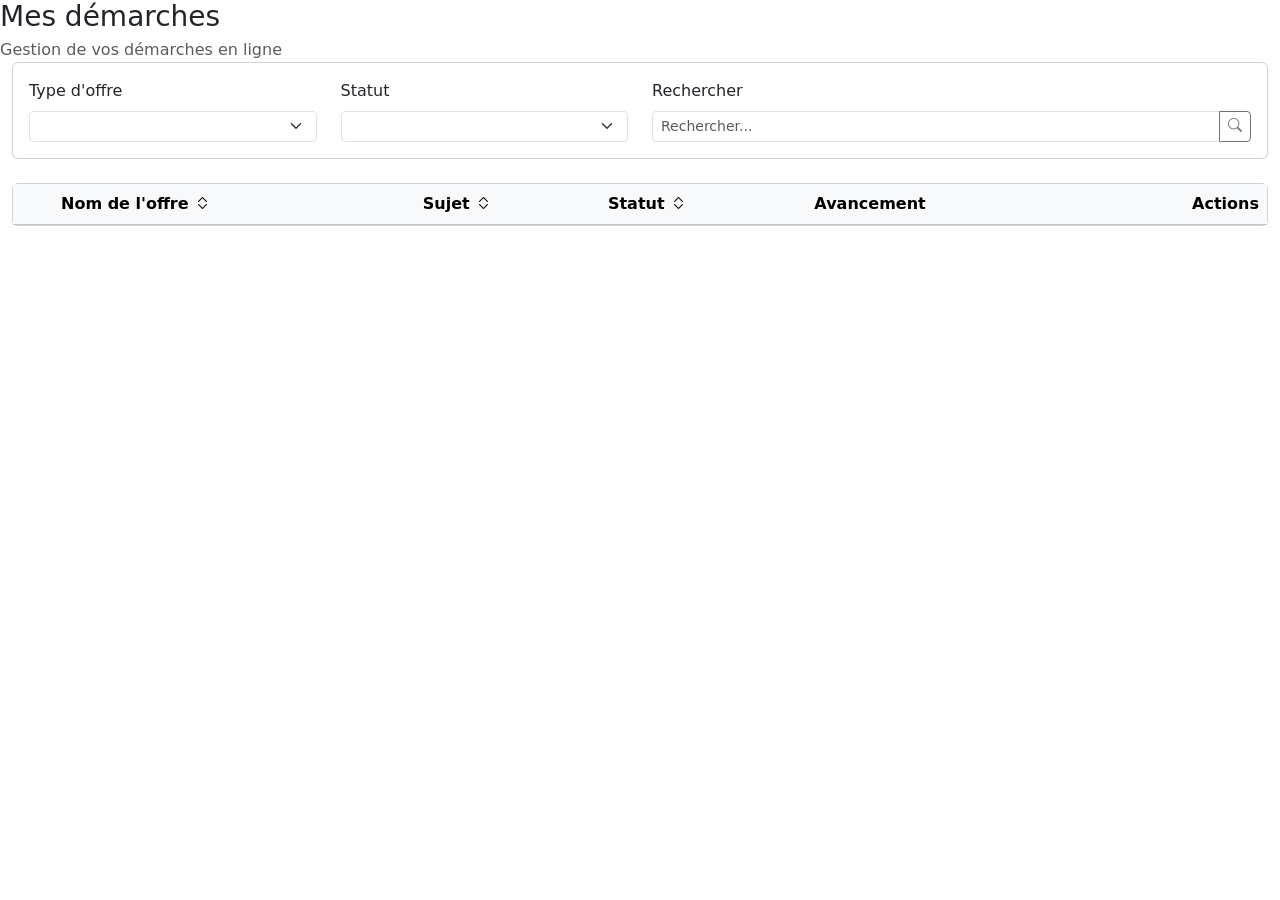
==== demarches.html @ 93a53ac5 "Add files via upload" ====
<!DOCTYPE html>
<html lang="fr">
<head>
  <meta charset="UTF-8">
  <meta name="viewport" content="width=device-width, initial-scale=1.0">
  <title>Mes démarches</title>
  <link href="https://cdn.jsdelivr.net/npm/bootstrap@5.3.2/dist/css/bootstrap.min.css" rel="stylesheet">
  <link href="https://cdn.jsdelivr.net/npm/bootstrap-icons@1.11.4/font/bootstrap-icons.css" rel="stylesheet">
  <link href="css/main.css" rel="stylesheet">
</head>
<body>
<div class="page-shell">

  <aside id="sidebar" class="sidebar"></aside>

  <div class="content-wrapper">
    <div class="page-header d-flex justify-content-between align-items-center">
      <div>
        <h1 class="h3 mb-1">Mes démarches</h1>
        <p class="text-muted mb-0">Gestion de vos démarches en ligne</p>
      </div>
    </div>

    <main class="page-content">
      <div class="container-fluid">

        <!-- Filtres -->
        <div class="card table-card mb-4">
          <div class="card-body">
            <div class="row gy-3">
              <div class="col-md-3">
                <label class="form-label" for="d-filter-type">Type d'offre</label>
                <select class="form-select form-select-sm" id="d-filter-type"></select>
              </div>
              <div class="col-md-3">
                <label class="form-label" for="d-filter-status">Statut</label>
                <select class="form-select form-select-sm" id="d-filter-status"></select>
              </div>
              <div class="col-md-6">
                <label class="form-label" for="d-search">Rechercher</label>
                <div class="input-group input-group-sm">
                  <input type="search" class="form-control" id="d-search" placeholder="Rechercher...">
                  <button class="btn btn-outline-secondary" aria-label="Lancer la recherche"><i class="bi bi-search"></i></button>
                </div>
              </div>
            </div>
          </div>
        </div>

        <!-- Tableau -->
        <div class="card table-card">
          <div class="table-responsive">
            <table class="table table-hover align-middle mb-0">
              <thead class="table-light">
                <tr>
                  <th style="width:40px;"></th>
                  <th class="sortable" data-sort="offerName">Nom de l'offre <i class="bi bi-chevron-expand"></i></th>
                  <th class="sortable" data-sort="title">Sujet <i class="bi bi-chevron-expand"></i></th>
                  <th class="d-none d-md-table-cell sortable" data-sort="status">Statut <i class="bi bi-chevron-expand"></i></th>
                  <th class="d-none d-lg-table-cell">Avancement</th>
                  <th class="text-end">Actions</th>
                </tr>
              </thead>
              <tbody id="d-tableBody"></tbody>
            </table>
          </div>
        </div>

      </div>
    </main>
  </div>
</div>

<script src="https://cdn.jsdelivr.net/npm/bootstrap@5.3.2/dist/js/bootstrap.bundle.min.js"></script>
<script src="js/data.js"></script>
<script src="js/utils.js"></script>
<script src="js/sidebar.js"></script>
<script src="js/demarches.js"></script>
</body>
</html>
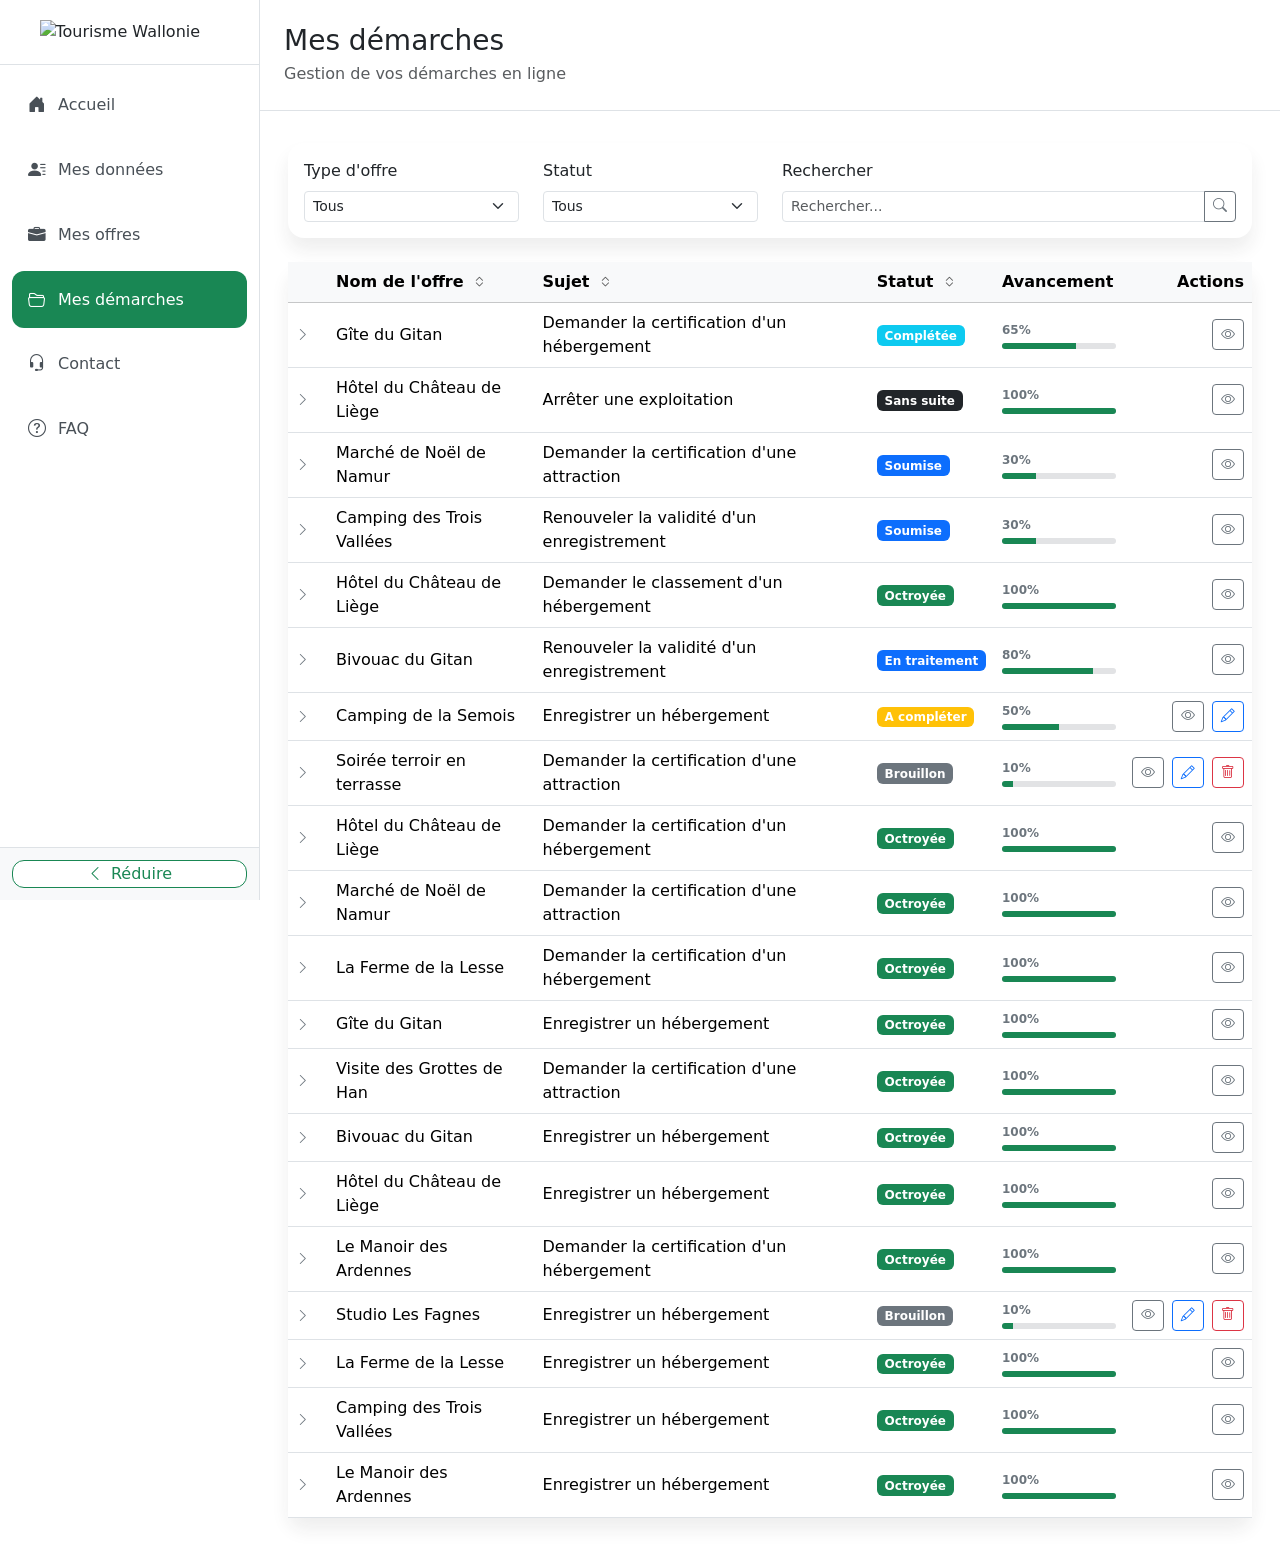
==== commit 2fd6c1bd: "Add files via upload" ====
--- a/demarches.html
+++ b/demarches.html
@@ -1,80 +1,80 @@
-<!DOCTYPE html>
-<html lang="fr">
-<head>
-  <meta charset="UTF-8">
-  <meta name="viewport" content="width=device-width, initial-scale=1.0">
-  <title>Mes démarches</title>
-  <link href="https://cdn.jsdelivr.net/npm/bootstrap@5.3.2/dist/css/bootstrap.min.css" rel="stylesheet">
-  <link href="https://cdn.jsdelivr.net/npm/bootstrap-icons@1.11.4/font/bootstrap-icons.css" rel="stylesheet">
-  <link href="css/main.css" rel="stylesheet">
-</head>
-<body>
-<div class="page-shell">
-
-  <aside id="sidebar" class="sidebar"></aside>
-
-  <div class="content-wrapper">
-    <div class="page-header d-flex justify-content-between align-items-center">
-      <div>
-        <h1 class="h3 mb-1">Mes démarches</h1>
-        <p class="text-muted mb-0">Gestion de vos démarches en ligne</p>
-      </div>
-    </div>
-
-    <main class="page-content">
-      <div class="container-fluid">
-
-        <!-- Filtres -->
-        <div class="card table-card mb-4">
-          <div class="card-body">
-            <div class="row gy-3">
-              <div class="col-md-3">
-                <label class="form-label" for="d-filter-type">Type d'offre</label>
-                <select class="form-select form-select-sm" id="d-filter-type"></select>
-              </div>
-              <div class="col-md-3">
-                <label class="form-label" for="d-filter-status">Statut</label>
-                <select class="form-select form-select-sm" id="d-filter-status"></select>
-              </div>
-              <div class="col-md-6">
-                <label class="form-label" for="d-search">Rechercher</label>
-                <div class="input-group input-group-sm">
-                  <input type="search" class="form-control" id="d-search" placeholder="Rechercher...">
-                  <button class="btn btn-outline-secondary" aria-label="Lancer la recherche"><i class="bi bi-search"></i></button>
-                </div>
-              </div>
-            </div>
-          </div>
-        </div>
-
-        <!-- Tableau -->
-        <div class="card table-card">
-          <div class="table-responsive">
-            <table class="table table-hover align-middle mb-0">
-              <thead class="table-light">
-                <tr>
-                  <th style="width:40px;"></th>
-                  <th class="sortable" data-sort="offerName">Nom de l'offre <i class="bi bi-chevron-expand"></i></th>
-                  <th class="sortable" data-sort="title">Sujet <i class="bi bi-chevron-expand"></i></th>
-                  <th class="d-none d-md-table-cell sortable" data-sort="status">Statut <i class="bi bi-chevron-expand"></i></th>
-                  <th class="d-none d-lg-table-cell">Avancement</th>
-                  <th class="text-end">Actions</th>
-                </tr>
-              </thead>
-              <tbody id="d-tableBody"></tbody>
-            </table>
-          </div>
-        </div>
-
-      </div>
-    </main>
-  </div>
-</div>
-
-<script src="https://cdn.jsdelivr.net/npm/bootstrap@5.3.2/dist/js/bootstrap.bundle.min.js"></script>
-<script src="js/data.js"></script>
-<script src="js/utils.js"></script>
-<script src="js/sidebar.js"></script>
-<script src="js/demarches.js"></script>
-</body>
-</html>
+<!DOCTYPE html>
+<html lang="fr">
+<head>
+  <meta charset="UTF-8">
+  <meta name="viewport" content="width=device-width, initial-scale=1.0">
+  <title>Mes démarches</title>
+  <link href="https://cdn.jsdelivr.net/npm/bootstrap@5.3.2/dist/css/bootstrap.min.css" rel="stylesheet">
+  <link href="https://cdn.jsdelivr.net/npm/bootstrap-icons@1.11.4/font/bootstrap-icons.css" rel="stylesheet">
+  <link href="css/main.css" rel="stylesheet">
+</head>
+<body>
+<div class="page-shell">
+
+  <aside id="sidebar" class="sidebar"></aside>
+
+  <div class="content-wrapper">
+    <div class="page-header d-flex justify-content-between align-items-center">
+      <div>
+        <h1 class="h3 mb-1">Mes démarches</h1>
+        <p class="text-muted mb-0">Gestion de vos démarches en ligne</p>
+      </div>
+    </div>
+
+    <main class="page-content">
+      <div class="container-fluid">
+
+        <!-- Filtres -->
+        <div class="card table-card mb-4">
+          <div class="card-body">
+            <div class="row gy-3">
+              <div class="col-md-3">
+                <label class="form-label" for="d-filter-type">Type d'offre</label>
+                <select class="form-select form-select-sm" id="d-filter-type"></select>
+              </div>
+              <div class="col-md-3">
+                <label class="form-label" for="d-filter-status">Statut</label>
+                <select class="form-select form-select-sm" id="d-filter-status"></select>
+              </div>
+              <div class="col-md-6">
+                <label class="form-label" for="d-search">Rechercher</label>
+                <div class="input-group input-group-sm">
+                  <input type="search" class="form-control" id="d-search" placeholder="Rechercher...">
+                  <button class="btn btn-outline-secondary" aria-label="Lancer la recherche"><i class="bi bi-search"></i></button>
+                </div>
+              </div>
+            </div>
+          </div>
+        </div>
+
+        <!-- Tableau -->
+        <div class="card table-card">
+          <div class="table-responsive">
+            <table class="table table-hover align-middle mb-0">
+              <thead class="table-light">
+                <tr>
+                  <th style="width:40px;"></th>
+                  <th class="sortable" data-sort="offerName">Nom de l'offre <i class="bi bi-chevron-expand"></i></th>
+                  <th class="sortable" data-sort="title">Sujet <i class="bi bi-chevron-expand"></i></th>
+                  <th class="d-none d-md-table-cell sortable" data-sort="status">Statut <i class="bi bi-chevron-expand"></i></th>
+                  <th class="d-none d-lg-table-cell">Avancement</th>
+                  <th class="text-end">Actions</th>
+                </tr>
+              </thead>
+              <tbody id="d-tableBody"></tbody>
+            </table>
+          </div>
+        </div>
+
+      </div>
+    </main>
+  </div>
+</div>
+
+<script src="https://cdn.jsdelivr.net/npm/bootstrap@5.3.2/dist/js/bootstrap.bundle.min.js"></script>
+<script src="js/data.js"></script>
+<script src="js/utils.js"></script>
+<script src="js/sidebar.js"></script>
+<script src="js/demarches.js"></script>
+</body>
+</html>
--- a/css/main.css
+++ b/css/main.css
@@ -0,0 +1,152 @@
+body {
+  background: #ffffff;
+  min-height: 100vh;
+}
+.page-shell {
+  display: flex;
+  min-height: 100vh;
+}
+
+/* ── SIDEBAR ─────────────────────────────────────── */
+.sidebar {
+  position: fixed;
+  left: 0;
+  top: 0;
+  width: 260px;
+  height: 100vh;
+  background: #ffffff;
+  border-right: 1px solid #dee2e6;
+  display: flex;
+  flex-direction: column;
+  z-index: 1030;
+  transition: width 0.3s ease;
+  overflow: hidden;
+}
+.sidebar.collapsed { width: 72px; }
+
+.sidebar .brand {
+  flex-shrink: 0;
+  padding: 1.25rem;
+  border-bottom: 1px solid #dee2e6;
+  display: flex;
+  align-items: center;
+  justify-content: center;
+}
+.sidebar.collapsed .brand { padding-inline: 0.25rem; }
+.sidebar .brand-icon { width: 100%; max-width: 180px; }
+.sidebar .brand-icon img { width: 100%; height: auto; display: block; }
+
+.sidebar nav { flex: 1; overflow: visible; padding: 0.75rem; }
+.sidebar .nav-link {
+  color: #495057;
+  border-radius: 0.75rem;
+  padding: 0.95rem 1rem;
+  margin-bottom: 0.5rem;
+  display: flex;
+  align-items: center;
+  gap: 0.75rem;
+  cursor: pointer;
+  transition: all 0.2s ease;
+}
+.sidebar .nav-link:hover  { background: #e7f3e9; color: #198754; }
+.sidebar .nav-link.active { background: #198754; color: #ffffff; }
+.sidebar .nav-link .bi { font-size: 1.1rem; flex-shrink: 0; }
+.sidebar .nav-link span  { white-space: nowrap; }
+.sidebar.collapsed .nav-link span { display: none; }
+
+.sidebar-footer {
+  flex-shrink: 0;
+  padding: 0.75rem;
+  border-top: 1px solid #dee2e6;
+  background: #f8f9fa;
+}
+.sidebar-toggle-btn {
+  width: 100%;
+  display: inline-flex;
+  align-items: center;
+  justify-content: center;
+  gap: 0.5rem;
+  border-radius: 0.75rem;
+  color: #198754;
+  border: 1px solid #198754;
+  background: #ffffff;
+}
+.sidebar.collapsed .sidebar-toggle-btn .btn-label { display: none; }
+
+/* ── CONTENT ──────────────────────────────────────── */
+.content-wrapper {
+  margin-left: 260px;
+  flex: 1;
+  transition: margin-left 0.3s ease;
+}
+.sidebar.collapsed ~ .content-wrapper { margin-left: 72px; }
+
+.page-header {
+  background: #ffffff;
+  padding: 1.5rem;
+  border-bottom: 1px solid #dee2e6;
+}
+.page-content { padding: 2rem 1rem; }
+
+.table-card {
+  border: none;
+  border-radius: 1rem;
+  box-shadow: 0 0.75rem 1.1rem rgba(33, 37, 41, 0.08);
+}
+.clickable-row { cursor: pointer; }
+.clickable-row:hover { background-color: #f8f9fa; }
+
+.sortable { cursor: pointer; user-select: none; }
+.sortable i { font-size: 0.8rem; vertical-align: middle; margin-left: 0.25rem; opacity: 0.65; transition: transform 0.2s ease; }
+.sortable.sorted-asc  i { transform: rotate(180deg); }
+.sortable.sorted-desc i { transform: rotate(0deg); }
+
+/*
+  Bootstrap 5 applique le fond des lignes de tableau via un box-shadow interne
+  piloté par --bs-table-bg-state, et non via background-color.
+  Il faut donc surcharger cette variable CSS et non la propriété background.
+*/
+.detail-cell { border-top: 0 !important; --bs-table-bg-state: rgba(var(--bs-emphasis-color-rgb), 0.075); }
+.clickable-row.row-open { --bs-table-bg-state: #e7f3e9; }
+.toggle-icon { transition: transform 0.2s ease; display: inline-block; font-size: 0.85rem; color: #6c757d; }
+.row-open .toggle-icon { transform: rotate(90deg); color: #198754; }
+
+/* ── RESPONSIVE ───────────────────────────────────── */
+@media (max-width: 767.98px) and (orientation: portrait) {
+  .page-content { padding: 0; }
+}
+
+@media (max-width: 991.98px) {
+  .sidebar { width: 72px !important; }
+  .sidebar .brand-icon { max-width: 48px; }
+  .sidebar .brand { justify-content: center; padding-inline: 0.25rem; }
+  .sidebar .nav-link { justify-content: center; padding: 0.85rem; }
+  .sidebar .nav-link span { display: none; }
+  .content-wrapper { margin-left: 72px !important; }
+  .sidebar-toggle-btn { display: none; }
+}
+
+/* ── UNITÉS ENFANTS ───────────────────────────────── */
+.child-offer {
+  padding-left: 1.5rem;
+  border-left: 3px solid #dee2e6;
+  margin-top: 0.5rem;
+}
+
+.child-row {
+  background-color: #f8f9fa;
+  border-radius: 0.5rem;
+  padding: 0.5rem 0.75rem;
+}
+
+.child-row:hover {
+  background-color: #e9ecef;
+}
+
+/* ── BARRE D'AVANCEMENT DÉMARCHE ──────────────────── */
+.demarche-progress-pct {
+  font-size: 0.75rem;
+  font-weight: 700;
+  color: #6c757d;
+  margin-bottom: 0.25rem;
+}
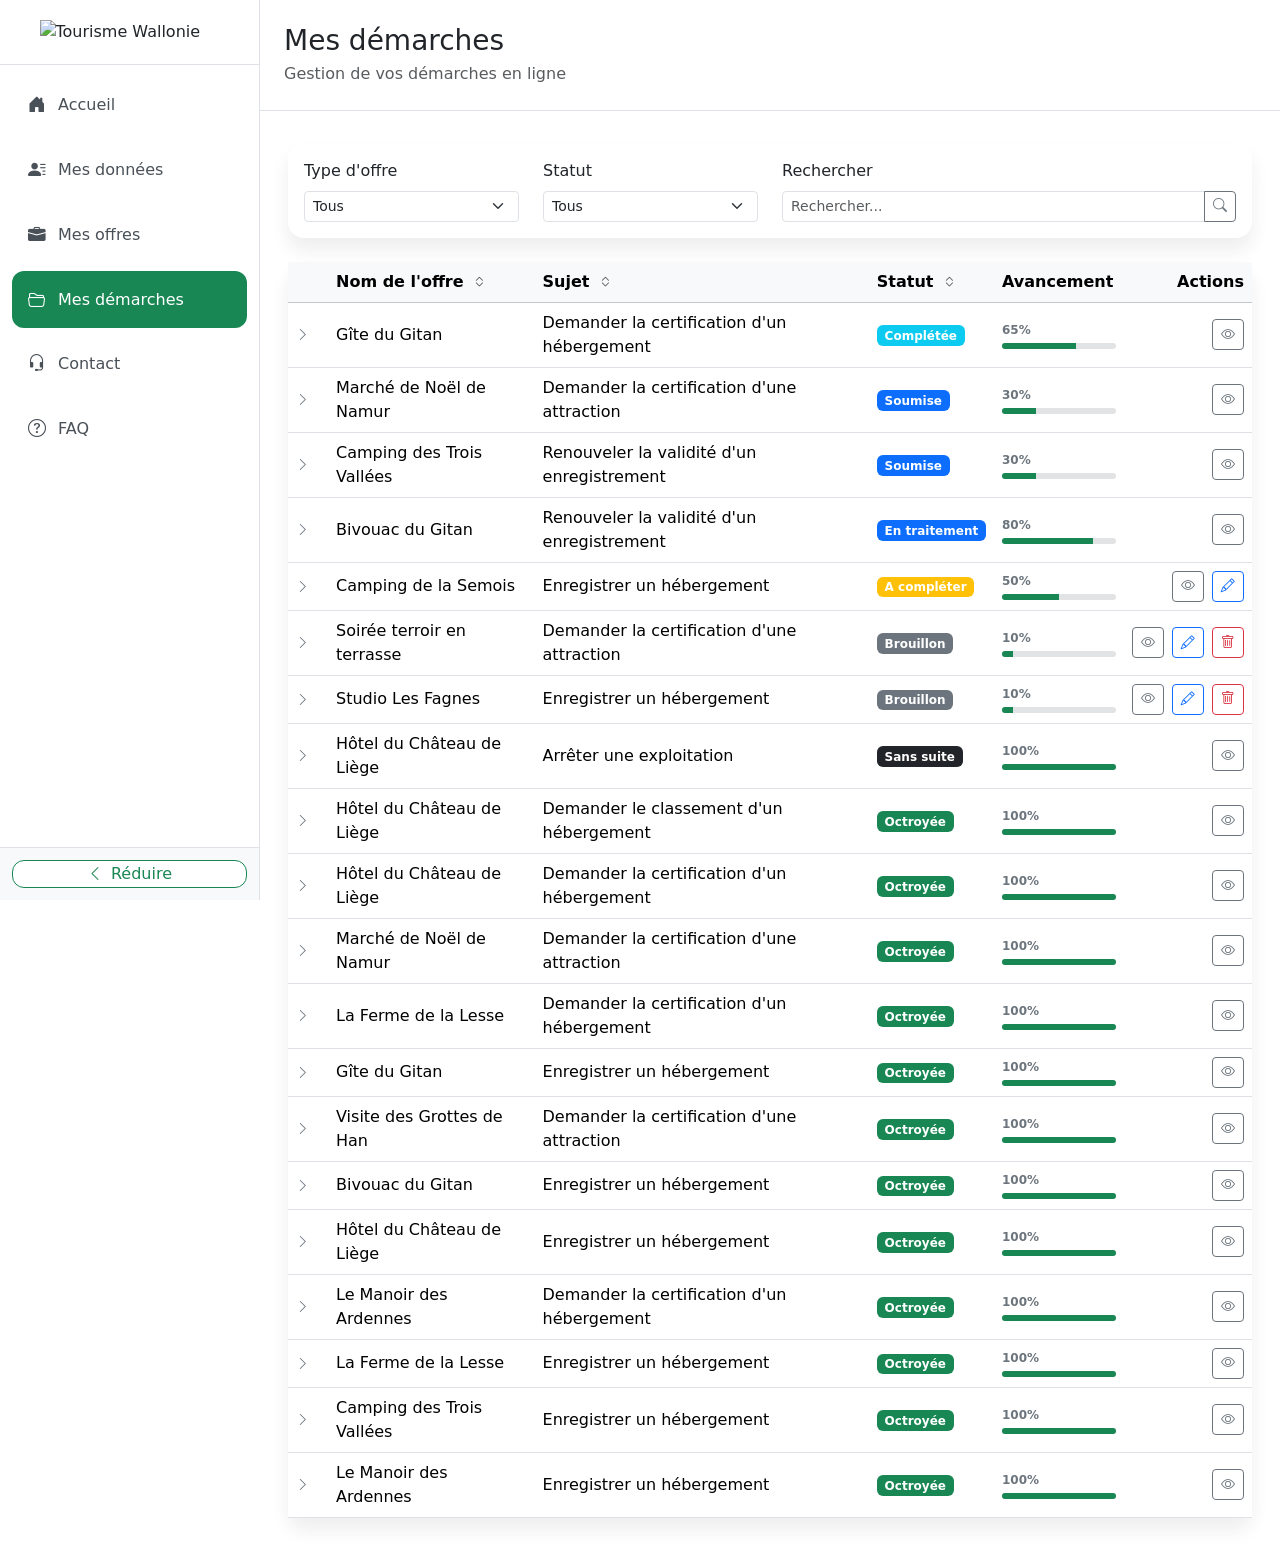
==== commit fd88fe08: "Revision du menu en mode portrait sur mobile pour gagner de la place" ====
--- a/demarches.html
+++ b/demarches.html
@@ -14,8 +14,11 @@
   <aside id="sidebar" class="sidebar"></aside>
 
   <div class="content-wrapper">
-    <div class="page-header d-flex justify-content-between align-items-center">
-      <div>
+    <div class="page-header d-flex justify-content-between align-items-center gap-2">
+      <button id="burgerBtn" class="burger-btn" aria-label="Ouvrir le menu">
+        <i class="bi bi-list"></i>
+      </button>
+      <div class="flex-grow-1">
         <h1 class="h3 mb-1">Mes démarches</h1>
         <p class="text-muted mb-0">Gestion de vos démarches en ligne</p>
       </div>
--- a/css/main.css
+++ b/css/main.css
@@ -111,18 +111,64 @@
 .toggle-icon { transition: transform 0.2s ease; display: inline-block; font-size: 0.85rem; color: #6c757d; }
 .row-open .toggle-icon { transform: rotate(90deg); color: #198754; }
 
-/* ── RESPONSIVE ───────────────────────────────────── */
-@media (max-width: 767.98px) and (orientation: portrait) {
-  .page-content { padding: 0; }
+/* ── BURGER BUTTON (caché par défaut, visible en portrait mobile) ── */
+.burger-btn {
+  display: none;
+  background: none;
+  border: none;
+  font-size: 1.6rem;
+  color: #198754;
+  padding: 0.1rem 0.4rem;
+  cursor: pointer;
+  line-height: 1;
+  flex-shrink: 0;
 }
 
-@media (max-width: 991.98px) {
+/* ── BACKDROP sidebar mobile ──────────────────────── */
+.sidebar-backdrop {
+  display: none;
+  position: fixed;
+  inset: 0;
+  background: rgba(0, 0, 0, 0.45);
+  z-index: 1029;
+}
+.sidebar-backdrop.show { display: block; }
+
+/* ── RESPONSIVE ───────────────────────────────────── */
+
+/* Tablette (768px – 991px) : sidebar icônes fixes */
+@media (min-width: 768px) and (max-width: 991.98px) {
   .sidebar { width: 72px !important; }
   .sidebar .brand-icon { max-width: 48px; }
   .sidebar .brand { justify-content: center; padding-inline: 0.25rem; }
   .sidebar .nav-link { justify-content: center; padding: 0.85rem; }
   .sidebar .nav-link span { display: none; }
   .content-wrapper { margin-left: 72px !important; }
+  .sidebar-toggle-btn { display: none; }
+}
+
+/* Portrait mobile (≤767px) : burger + sidebar en overlay */
+@media (max-width: 767.98px) {
+  .page-content { padding: 0; }
+
+  .burger-btn { display: flex; align-items: center; }
+
+  .sidebar {
+    width: 260px !important;
+    transform: translateX(-260px);
+    transition: transform 0.3s ease;
+    border-right: none;
+    box-shadow: 4px 0 16px rgba(0, 0, 0, 0.15);
+  }
+  .sidebar.open { transform: translateX(0); }
+
+  /* Restaurer l'apparence complète quand la sidebar est ouverte */
+  .sidebar.open .brand { justify-content: center; padding-inline: 1.25rem; }
+  .sidebar.open .brand-icon { max-width: 180px; }
+  .sidebar.open .nav-link { justify-content: flex-start; padding: 0.95rem 1rem; }
+  .sidebar.open .nav-link span { display: inline; }
+
+  .content-wrapper { margin-left: 0 !important; }
   .sidebar-toggle-btn { display: none; }
 }
 
